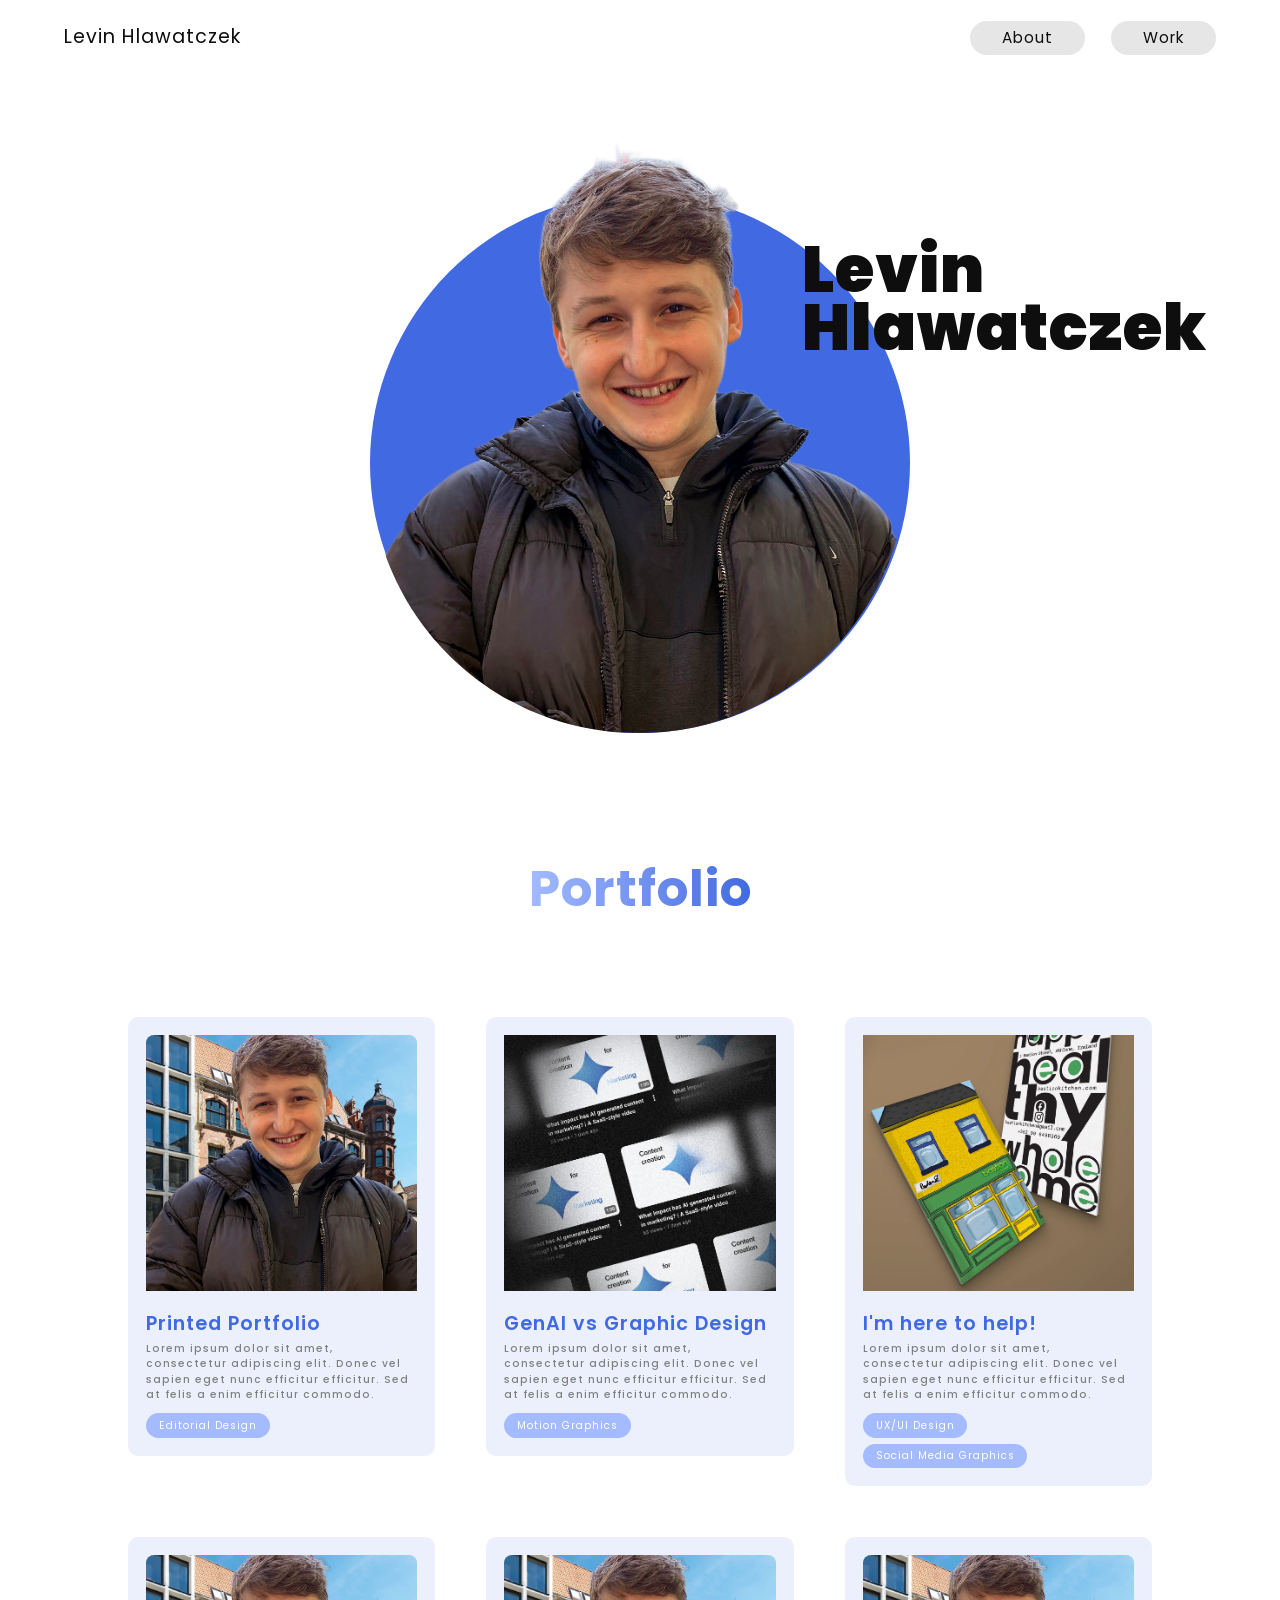
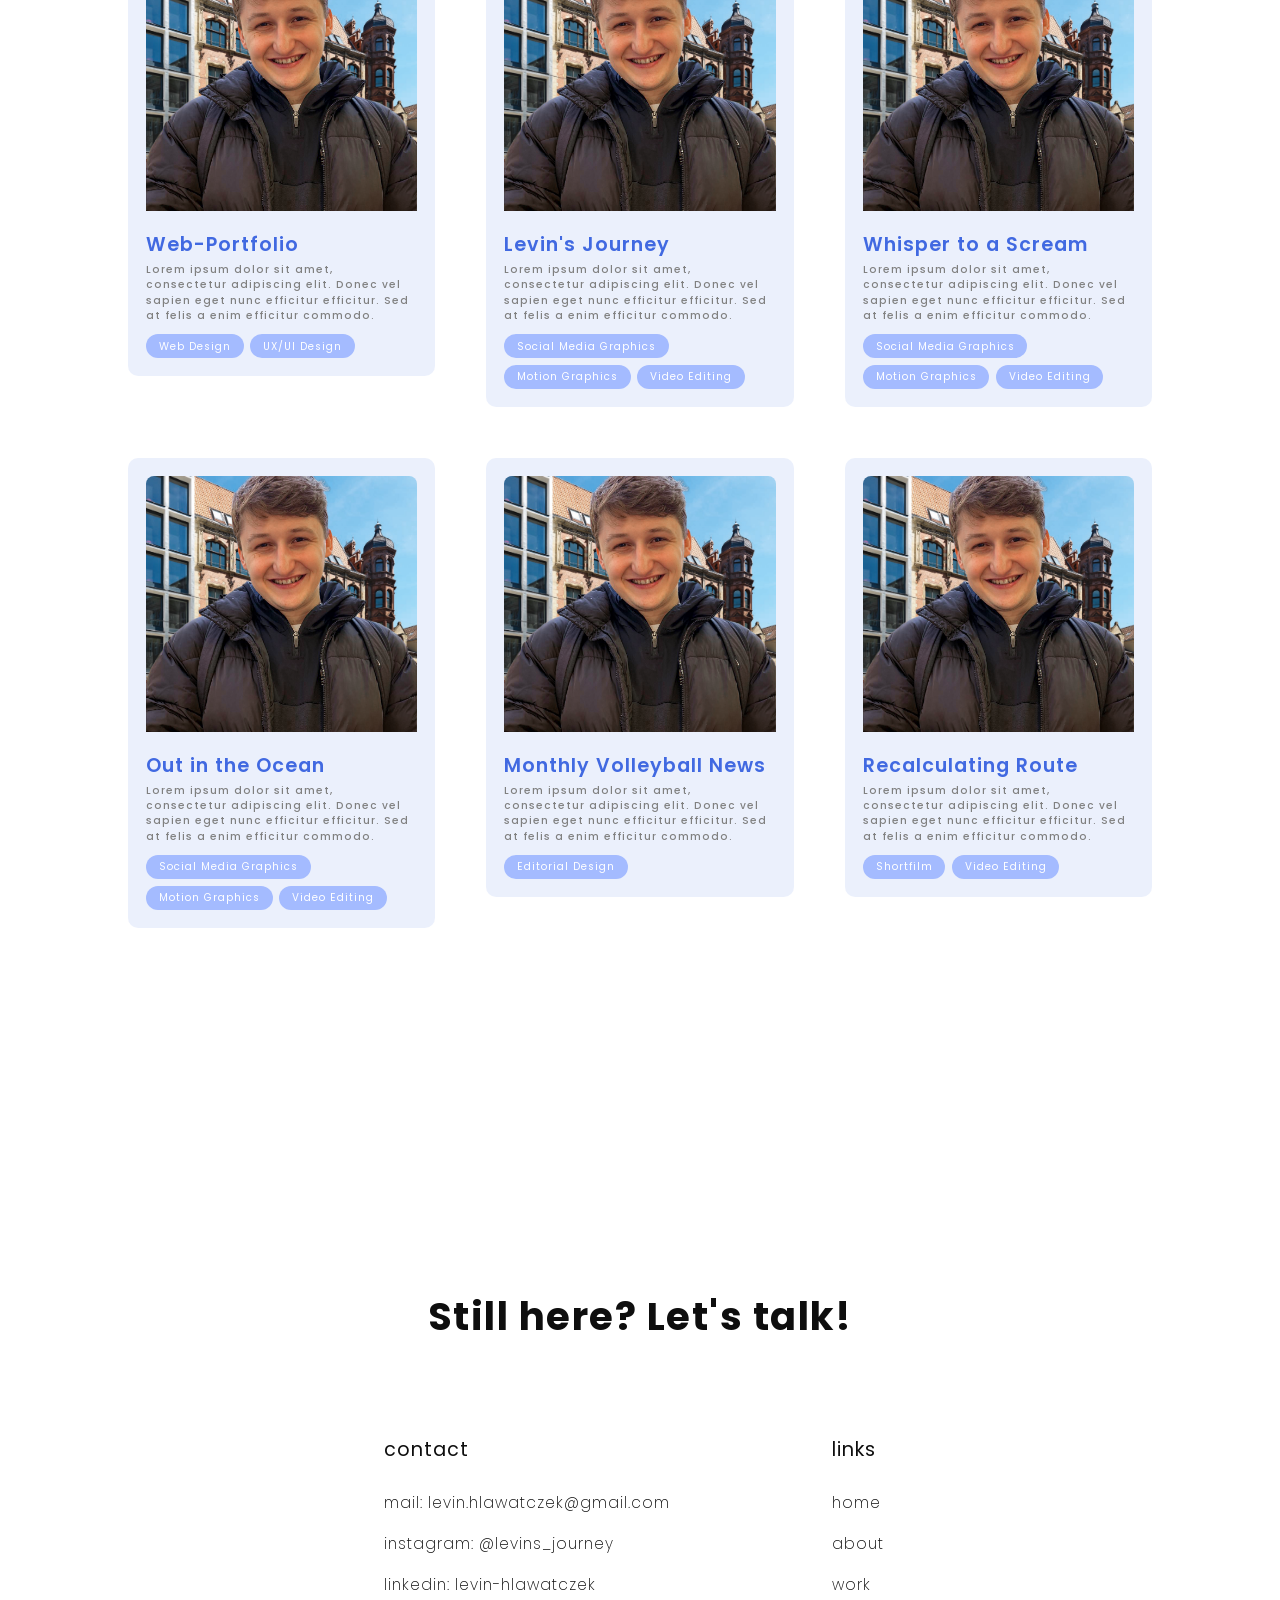
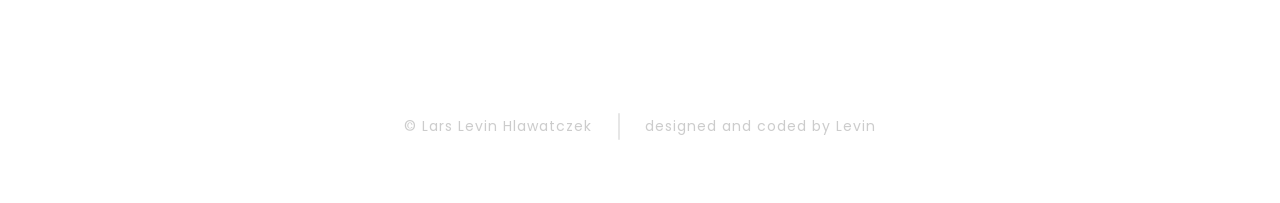
==== work.html @ 0df6d11f "Add files via upload" ====
<!DOCTYPE html>
<html lang="en">

<head>
    <meta charset="UTF-8">
    <meta name="viewport" content="width=device-width, initial-scale=
    1.0">
    <link rel="stylesheet" href="styleguide.css">
    <link rel="stylesheet" href="globals.css">
    <link rel="stylesheet" href="work.css">
    <title>Levin's Portfolio</title>
</head>

<body>
    <nav class="navbar">
        <div class="nav-container">
            <a href="index.html" class="home-button">Levin Hlawatczek</a>
            <ul class="nav-links">
                <li><a href="about.html">About</a></li>
                <li><a href="work.html">Work</a></li>
            </ul>
        </div>
    </nav>
    <section class="section-hero">

        <div class="me">
            <h1 class="Levin-Hlawatczek">
                Levin <br>Hlawatczek
            </h1>

            <svg xmlns="http://www.w3.org/2000/svg" width="0" height="0" viewBox="0 0 571.45 628.56">
                <defs>
                    <clipPath id="mask-me" clipPathUnits="objectBoundingBox">
                        <path
                            d="M0.0056 0 L0.000017 0.5439 C-0.0025 0.7943 0.218 0.998 0.4926 1 C0.767 1.002 0.992 0.802 0.995 0.5526 L1 0.0084 L0.0056 0 Z"
                            fill="black" />



                    </clipPath>

                </defs>

            </svg>
            <img src="img/me 2.webp" alt="" class="path-mask-me">

            <span class="circle-blue"></span>
        </div>

    </section>
    <section class="work-section">
        <h2>Portfolio</h2>
        <div class="projects-wrapper">

            <a href="">
                <div class="project">
                    <figure style="background-image: url('img/buhmann-akademie.webp');">
                        <img src="img/me 2.webp" alt="" class="hover-img">
                    </figure>
                    <h3>Printed Portfolio</h3>
                    <p>Lorem ipsum dolor sit amet, consectetur adipiscing elit. Donec vel sapien eget nunc efficitur
                        efficitur. Sed at felis a enim efficitur commodo.</p>
                    <ul class="tags">
                        <li class="tag-editorial"></li>
                    </ul>
                </div>

            </a>


            <a href="">
                <div class="project">
                    <figure style="background-image: url('img/portfolio/final-project/video-thumbnail.png');">
                        <img src="img/portfolio/final-project/hero-picture-final-project.webp" alt="" class="hover-img">
                    </figure>
                    <h3>GenAI vs Graphic Design</h3>
                    <p>Lorem ipsum dolor sit amet, consectetur adipiscing elit. Donec vel sapien eget nunc efficitur
                        efficitur. Sed at felis a enim efficitur commodo.</p>
                    <ul class="tags">
                        <li class="tag-motion"></li>
                    </ul>
                </div>
            </a>

            <a href="">
                <div class="project">
                    <figure style="background-image: url('img/portfolio/im-here-to-help/phone-mockup.webp');">
                        <img src="img/portfolio/im-here-to-help/business-card-mockup.webp" alt="" class="hover-img">
                    </figure>
                    <h3>I'm here to help!</h3>
                    <p>Lorem ipsum dolor sit amet, consectetur adipiscing elit. Donec vel sapien eget nunc efficitur
                        efficitur. Sed at felis a enim efficitur commodo.</p>
                    <ul class="tags">
                        <li class="tag-ux"></li>
                        <li class="tag-sm"></li>
                    </ul>
                </div>

            </a>

            <a href="">
                <div class="project">
                    <figure style="background-image: url('img/buhmann-akademie.webp');">
                        <img src="img/me 2.webp" alt="" class="hover-img">
                    </figure>
                    <h3>Web-Portfolio</h3>
                    <p>Lorem ipsum dolor sit amet, consectetur adipiscing elit. Donec vel sapien eget nunc efficitur
                        efficitur. Sed at felis a enim efficitur commodo.</p>
                    <ul class="tags">
                        <li class="tag-web"></li>
                        <li class="tag-ux"></li>
                    </ul>
                </div>

            </a>

            <a href="">
                <div class="project">
                    <figure style="background-image: url('img/buhmann-akademie.webp');">
                        <img src="img/me 2.webp" alt="" class="hover-img">
                    </figure>
                    <h3>Levin's Journey</h3>
                    <p>Lorem ipsum dolor sit amet, consectetur adipiscing elit. Donec vel sapien eget nunc efficitur
                        efficitur. Sed at felis a enim efficitur commodo.</p>
                    <ul class="tags">
                        <li class="tag-sm"></li>
                        <li class="tag-motion"></li>
                        <li class="tag-editing"></li>
                    </ul>
                </div>

            </a>

            <a href="">
                <div class="project">
                    <figure style="background-image: url('img/buhmann-akademie.webp');">
                        <img src="img/me 2.webp" alt="" class="hover-img">
                    </figure>
                    <h3>Whisper to a Scream</h3>
                    <p>Lorem ipsum dolor sit amet, consectetur adipiscing elit. Donec vel sapien eget nunc efficitur
                        efficitur. Sed at felis a enim efficitur commodo.</p>
                    <ul class="tags">
                        <li class="tag-sm"></li>
                        <li class="tag-motion"></li>
                        <li class="tag-editing"></li>
                    </ul>
                </div>

            </a>

            <a href="">
                <div class="project">
                    <figure style="background-image: url('img/buhmann-akademie.webp');">
                        <img src="img/me 2.webp" alt="" class="hover-img">
                    </figure>
                    <h3>Out in the Ocean</h3>
                    <p>Lorem ipsum dolor sit amet, consectetur adipiscing elit. Donec vel sapien eget nunc efficitur
                        efficitur. Sed at felis a enim efficitur commodo.</p>
                    <ul class="tags">
                        <li class="tag-sm"></li>
                        <li class="tag-motion"></li>
                        <li class="tag-editing"></li>
                    </ul>
                </div>

            </a>

            <a href="">
                <div class="project">
                    <figure style="background-image: url('img/buhmann-akademie.webp');">
                        <img src="img/me 2.webp" alt="" class="hover-img">
                    </figure>
                    <h3>Monthly Volleyball News</h3>
                    <p>Lorem ipsum dolor sit amet, consectetur adipiscing elit. Donec vel sapien eget nunc efficitur
                        efficitur. Sed at felis a enim efficitur commodo.</p>
                    <ul class="tags">
                        <li class="tag-editorial"></li>
                    </ul>
                </div>

            </a>

            <a href="">
                <div class="project">
                    <figure style="background-image: url('img/buhmann-akademie.webp');">
                        <img src="img/me 2.webp" alt="" class="hover-img">
                    </figure>
                    <h3>Recalculating Route</h3>
                    <p>Lorem ipsum dolor sit amet, consectetur adipiscing elit. Donec vel sapien eget nunc efficitur
                        efficitur. Sed at felis a enim efficitur commodo.</p>
                    <ul class="tags">
                        <li class="tag-shortfilm"></li>
                        <li class="tag-editing"></li>
                    </ul>
                </div>

            </a>

        </div>


    </section>
    <footer class="footer">
        <h5 class="footer-heading">Still here? Let's talk!</h5>
        <div class="all-links">
            <div class="contact">
                <div class="link-heading">contact</div>
                <a href="mailto:example@email.com" class="link-text">mail: levin.hlawatczek@gmail.com</a>
                <a href="https://www.instagram.com/levins_journey/" target="_blank" class="link-text">instagram:
                    @levins_journey</a>
                <a href="https://www.linkedin.com/in/levin-hlawatczek/" target="_blank" class="link-text">linkedin:
                    levin-hlawatczek</a>
            </div>
            <div class="links">
                <div class="link-heading">links</div>
                <a href="index.html" class="link-text">home</a>
                <a href="about.html" class="link-text">about</a>
                <a href="work.html" class="link-text">work</a>
            </div>
        </div>
        <div class="copyright">
            © Lars Levin Hlawatczek
            <div class="dividing-line"></div>
            designed and coded by Levin
        </div>

    </footer>
</body>

</html>
---- styleguide.css ----
:root {
    --text-font-family: "Poppins", Helvetica;
    --accent-colour: rgb(65, 105, 225);
    --soft-accent-colour: rgba(65, 105, 225, 0.6);
    --accent-colour-hard: rgb(15, 58, 185);
    --accent-colour-2: rgb(164, 187, 255);
    --background-colour: rgb(255, 255, 255);
    --text-colour: rgb(14, 14, 14);
    --text-color-soft: rgba(14, 14, 14, 0.8);
    --grey: rgb(128, 128, 128);
    --soft-grey: rgba(128, 128, 128, 0.2);
    --background-colour-transparent: rgba(255, 255, 255, 0);
    --copyright-color: rgba(128, 128, 128, 0.4);
    
}
---- globals.css ----
@import url('https://fonts.googleapis.com/css2?family=Poppins:ital,wght@0,100;0,200;0,300;0,400;0,500;0,600;0,700;0,800;0,900;1,100;1,200;1,300;1,400;1,500;1,600;1,700;1,800;1,900&family=Roboto:ital,wght@0,100..900;1,100..900&display=swap');

* {
    margin: 0px;
    background-clip: border-box;
    color: var(--text-colour);
}

html,
body {
    scroll-behavior: smooth;
    scroll-padding: 10rem;
    margin: 0px;
    min-height: 100%;
    margin: 0;
    font-family: var(--text-font-family);
    color: var(--text-colour);
    font-size: 14px;
    letter-spacing: 1px;
    line-height: 1.5;
}

a {
    text-decoration: none;
}

ul {
    list-style-type: none;
    padding: 0;
}

.navbar {
    position: fixed;
    z-index: 100;
    width: 100%;
    background-color: var(--background-colour);
    display: flex;
    justify-content: center;
    padding: 0.75rem 0;
}

.nav-container {
    width: 90%;
    display: flex;
    justify-content: space-between;
    align-items: center;
    margin: 1vw 0;
}

.home-button {
    font-size: 1.5vw;
}

.nav-links {
    display: flex;
    gap: 2vw;
    list-style-type: none;
}

.nav-links a {
    background-color: var(--soft-grey);
    font-weight: 400;
    font-size: 1.2vw;
    transition: color 0.3s ease;
    border-radius: 50px;
    padding: 0.5vw 2.5vw;
}

.nav-links a:hover {
    background-color: var(--soft-accent-colour);
    color: var(--background-colour);
}

footer {
    position: relative;
    background-color: var(--background-colour);
    display: flex;
    padding: 20vh 0 5vh 0;
    flex-direction: column;
    align-items: center;
    gap: 10vh;
    align-self: stretch;
}

.footer-heading {
    font-size: 3vw;
    font-weight: 700;
    letter-spacing: 1.5px;
    text-align: center;
}

.all-links {
    display: inline-grid;
    column-gap: 10vw;
    grid-template-rows: repeat(1, fit-content(100%));
    grid-template-columns: repeat(2, fit-content(100%));
}

.contact {
    display: flex;
    width: 25vw;
    flex-direction: column;
    align-items: flex-start;
    grid-row: 1 / span 1;
    grid-column: 1 / span 1;
}

.links {
    display: flex;
    width: 5vw;
    flex-direction: column;
    align-items: flex-start;
    grid-row: 1 / span 1;
    grid-column: 2 / span 1;
}

.link-heading {
    font-size: 1.5vw;
    font-weight: 400;
    padding-bottom: 2vh;
}

.link-text {
    font-size: 1.2vw;
    font-weight: 200;
    padding: 1vh 0 1vh 0;
}

.link-text:hover {
    color: var(--text-colour);
    text-decoration: underline;
    transition: color 0.3s ease;
}

.dividing-line {
    border-left: 2px solid var(--soft-grey);
    border-radius: 50px;
    height: 3vh;
}

.copyright {
    display: flex;
    height: 7vh;
    align-items: center;
    gap: 2vw;
    color: var(--copyright-color);
}

.contact-box {
    position: fixed;
    z-index: 100;
    bottom: 20px;
    left: 20px;
    background-color: var(--accent-colour);
    color: var(--background-colour);
    padding: 2vh 4vh;
    border-radius: 50px;
    display: flex;
    flex-direction: column;
    align-items: center;
    justify-content: center;
    gap: 1vh;
    font-size: 1.2vw;
    font-weight: 500;
    box-shadow: 0 4px 8px rgba(0, 0, 0, 0.2);
    animation: fade-out linear forwards;
    animation-timeline: view();
    animation-range: contain 0vh 50vh;
    opacity: 1;
}

@keyframes fade-out {
    to {
        opacity: 0;
    }
}

.contact-box a {
    color: var(--background-colour);
}

.contact-box hr {
    border: none;
    width: 80%;
    border-radius: 50px;
    border-top: 0.4vh solid var(--background-colour);
    margin: 10px 0;
}

.contact-box svg {
    width: 4vw;
    height: 4vw;
    fill: var(--background-colour);
}

.socials {
    display: flex;
    align-items: center;
    justify-content: center;
    gap: 2vw;
}

h1 {
    font-family: var(--text-font-family);
    font-size: 5vw;
    font-style: normal;
    font-weight: 900;
    line-height: normal;
}

h2 {
    font-size: 50px;
    background: var(--accent-colour);
    background: -webkit-linear-gradient(to right, var(--accent-colour-2), var(--accent-colour));
    background: linear-gradient(to right, var(--accent-colour-2), var(--accent-colour));
    background-clip: text;
    -webkit-background-clip: text;
    -webkit-text-fill-color: transparent;
}

@media screen and (max-width: 767px) {
    h2 {
        font-size: 40px;
    }

    .paragraph-large {
        font-size: 18px;
    }

    .padding-vertical-xlarge {
        padding-top: 80px;
        padding-bottom: 80px;
    }

    .timeline_item {
        grid-template-columns: 64px 1fr;
        width: 100%;
    }

    .timeline_left {
        text-align: left;
        grid-area: 1 / 2 / 2 / 3;
    }

    .timeline_centre {
        justify-content: flex-start;
        grid-area: 1 / 1 / 3 / 2;
    }

    .timeline_right {
        grid-area: span 1 / span 1 / span 1 / span 1;
    }

    .timeline_date-text {
        margin-bottom: 24px;
        font-size: 36px;
    }

    .timeline_text {
        font-size: 20px;
    }

    .timeline_progress {
        left: 6px;
    }

    .margin-bottom-xlarge {
        margin-bottom: 48px;
    }
}

@media (max-width: 600px) {
    .navbar {
    position: sticky;
    }

    .nav-links {   
        gap: 3vw;
    }

    .nav-links a {
        font-size: 3vw;
        padding: 1vw 5vw;
    }

    .home-button {
        font-size: 4vw;
    }


    
}

@media (min-width: 601px) and (max-width: 1024px) {
    
}

@media (min-width: 1025px) {
    
}
---- work.css ----
* {
    --me-size: 60vh;
    --projects-color: rgba(65, 105, 225, 0.1);
    --tag-editorial: "Editorial Design";
    --tag-branding: "Branding";
    --tag-ux: "UX/UI Design";
    --tag-web: "Web Design";
    --tag-sm: "Social Media Graphics";
    --tag-motion: "Motion Graphics";
    --tag-editing: "Video Editing";
    --tag-shortfilm: "Shortfilm";

    box-sizing: border-box;
}

img {
    vertical-align: middle;
    max-width: 100%;
    display: inline-block;
}

/* hero section */
.section-hero {
    display: flex;
    align-items: center;
    justify-content: center;
    position: relative;
    background-color: var(--background-colour);
    padding: calc(0.75rem + 12vh) 0 calc(0.75rem + 2vh);
}

.Levin-Hlawatczek {
    position: absolute;
    top: 20%;
    left: 80%;
    line-height: 4.5vw;
}

.me {
    position: relative;
    object-fit: cover;
    height: auto;
    width: var(--me-size);
    z-index: 1;
}

.path-mask-me {
    display: block;
    -webkit-clip-path: url(#mask-me);
    clip-path: url(#mask-me);
    height: auto;
    width: var(--me-size);
    inset: auto 0 0 auto;
}

.circle-blue {
    display: inline-block;
    border-radius: 50%;
    width: var(--me-size);
    height: var(--me-size);
    background-color: var(--accent-colour);
    position: absolute;
    inset: auto 0 0 auto;
    z-index: -1;
}

/* work / portfolio section */
.work-section {
    display: flex;
    flex-wrap: wrap;
    flex-direction: column;
    align-items: center;
    justify-content: center;
    padding: 10vh 0;
}

.projects-wrapper {
    width: 80%;
    display: grid;
    grid-template-columns: repeat(3, minmax(0, 1fr));
    gap: 4vw;
    padding: 10vh 0;
}

.project {
    display: flex;
    flex-direction: column;
    align-items: start;
    gap: 0.2vh;
    border-radius: 10px;
    background-color: var(--projects-color);
    padding: 2vh 2vh;
    transition: background-color 0.8s ease;
}

.project:hover {
    background-color: var(--accent-colour-2);

}

.project figure {
    width: 100%;
    height: 20vw;
    border-radius: 8px 8px 0 0;
    background-size: cover;
    background-position: center;
}

.project img {
    width: 100%;
    height: 100%;
    object-fit: cover;
    opacity: 1;
    transition: opacity 0.8s ease;
}

.hover-img {
    width: 100%;
    height: 100%;
}

.project:hover .hover-img {
    opacity: 0;
}

.project h3 {
    font-size: 1.5vw;
    font-weight: 600;
    padding: 2vh 0 0vh 0;
    color: var(--accent-colour);
    transition: color 0.8s ease;
}

.project:hover h3 {
    color: var(--accent-colour-hard);
}

.project p {
    font-size: .8vw;
    font-weight: 500;
    color: var(--grey);
    transition: color 0.8s ease;
}

.project:hover p {
    color: var(--text-colour-soft);
}

.tags {
    display: flex;
    flex-wrap: wrap;
    gap: 0.5vw;
    list-style-type: none;
    padding-top: 1vh;
}

.tags li {
    display: inline-block;
    background-color: var(--accent-colour-2);
    color: var(--background-colour);
    padding: 0.5vh 1vw;
    border-radius: 20px;
    font-size: .8vw;
    transition: background-color 0.8s ease;
}

.project:hover .tags li {
    background-color: var(--accent-colour);
}


/* TAGS for work section*/
.tag-editorial::before {
    content: var(--tag-editorial);
}

.tag-branding::before {
    content: var(--tag-branding);
}

.tag-ux::before {
    content: var(--tag-ux);
}

.tag-web::before {
    content: var(--tag-web);
}

.tag-sm::before {
    content: var(--tag-sm);
}

.tag-motion::before {
    content: var(--tag-motion);
}

.tag-editing::before {
    content: var(--tag-editing);
}

.tag-shortfilm::before {
    content: var(--tag-shortfilm);
}



/* responsive breakpoints */
@media (max-width: 600px) {
    * {
        --me-size: 40vh;
    }

    h1 {
        font-size: 8vw;
    }

    .section-hero {
        padding: calc(0.75rem + 4vh) 0 calc(0.75rem + 12vh);
    }

    .Levin-Hlawatczek {
        top: 100%;
        left: 0%;
        line-height: 8vw;
    }

    .projects-wrapper {
        grid-template-columns: repeat(1, minmax(0, 1fr));
    }

    .project figure {
        height: 60vw;
    }
}

@media (min-width: 601px) and (max-width: 1024px) {
    .projects-wrapper {
        grid-template-columns: repeat(2, minmax(0, 1fr));
    }

    .project figure {
        height: 40vw;
    }

}

@media (min-width: 1025px) {}
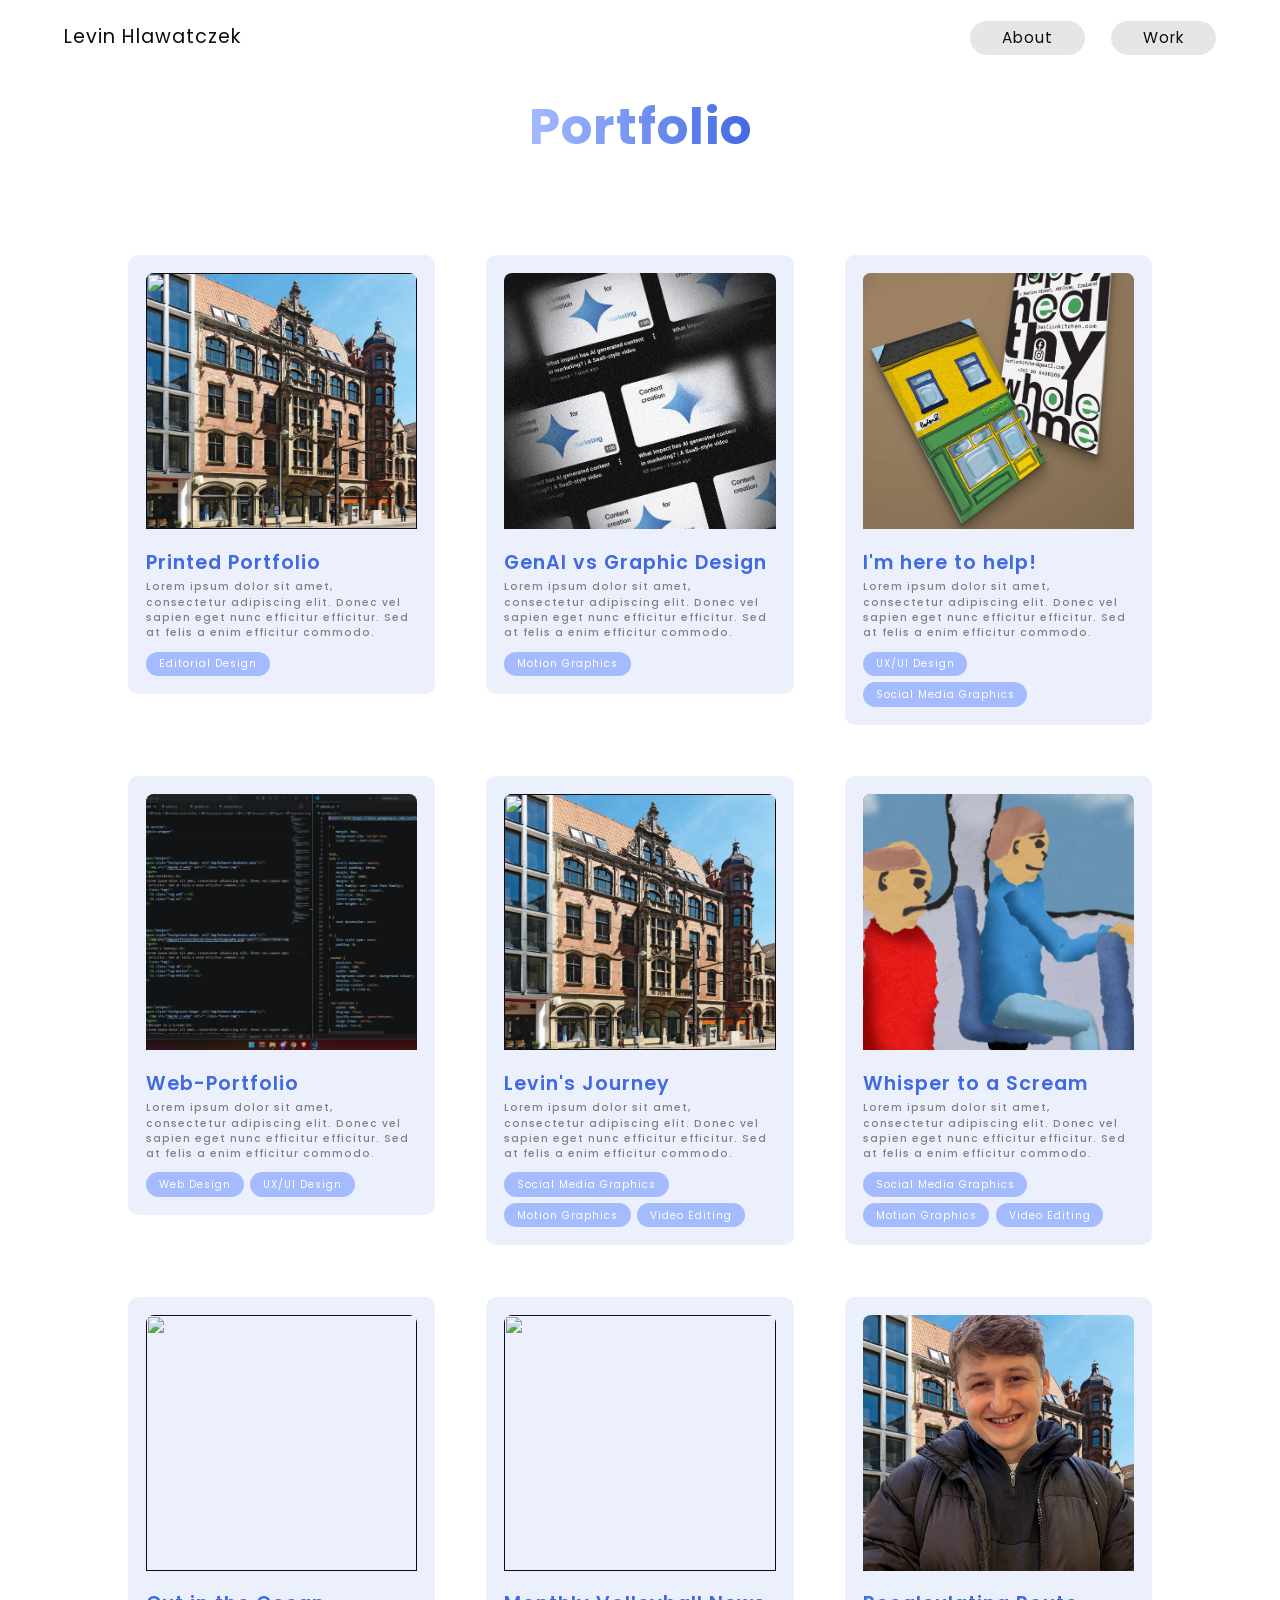
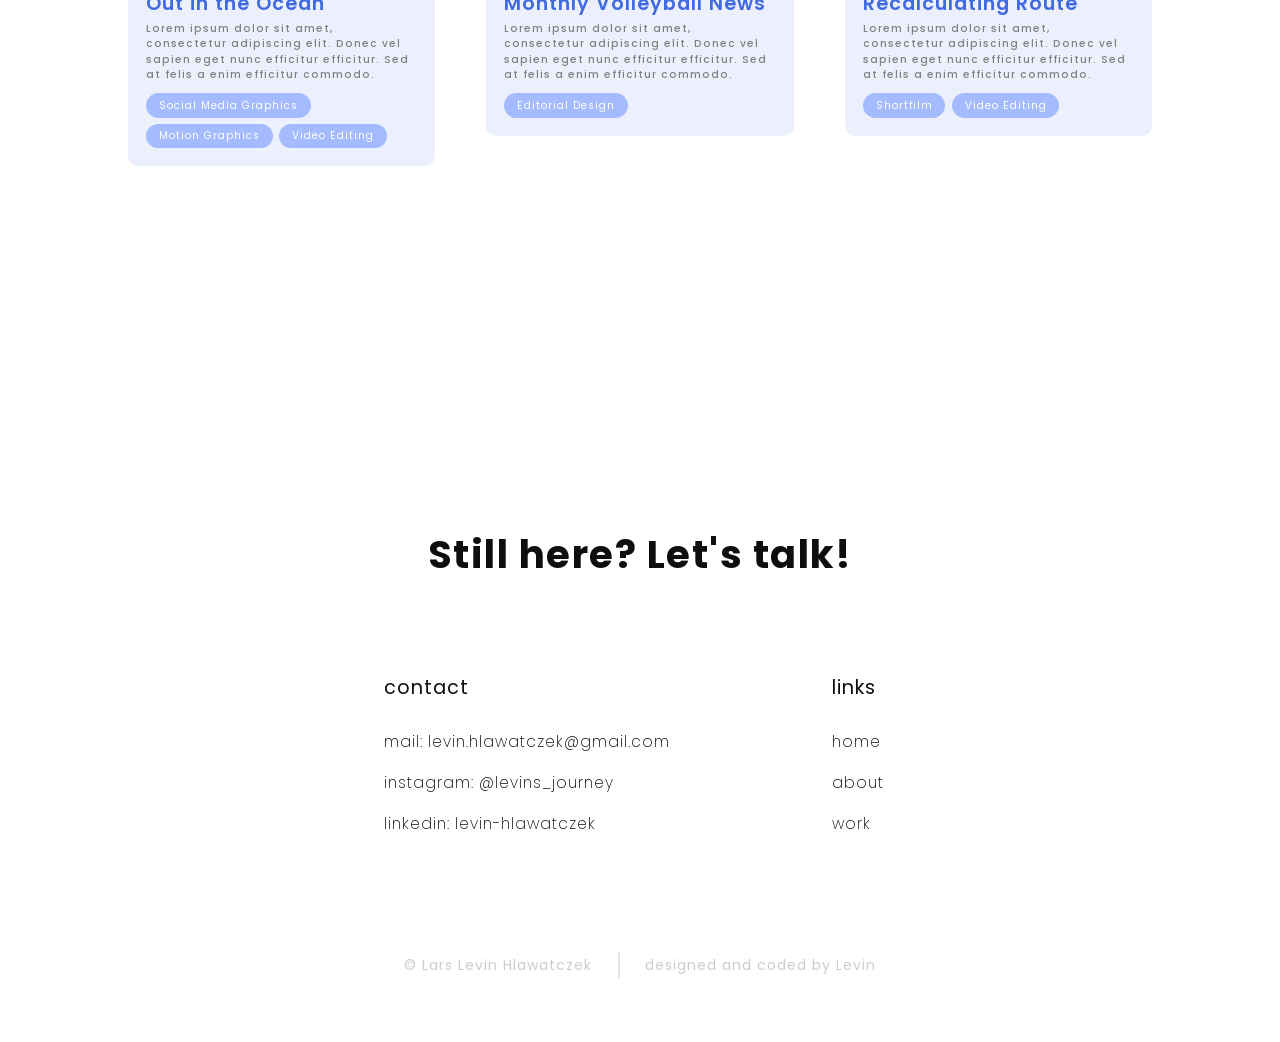
==== commit aa54b117: "Add files via upload" ====
--- a/work.html
+++ b/work.html
@@ -21,7 +21,7 @@
             </ul>
         </div>
     </nav>
-    <section class="section-hero">
+    <!-- <section class="section-hero">
 
         <div class="me">
             <h1 class="Levin-Hlawatczek">
@@ -47,7 +47,7 @@
             <span class="circle-blue"></span>
         </div>
 
-    </section>
+    </section> -->
     <section class="work-section">
         <h2>Portfolio</h2>
         <div class="projects-wrapper">
@@ -55,7 +55,7 @@
             <a href="">
                 <div class="project">
                     <figure style="background-image: url('img/buhmann-akademie.webp');">
-                        <img src="img/me 2.webp" alt="" class="hover-img">
+                        <img src="img/portfolio/portfolio-printed/portfolio-printed.webp" alt="" class="hover-img">
                     </figure>
                     <h3>Printed Portfolio</h3>
                     <p>Lorem ipsum dolor sit amet, consectetur adipiscing elit. Donec vel sapien eget nunc efficitur
@@ -101,7 +101,7 @@
             <a href="">
                 <div class="project">
                     <figure style="background-image: url('img/buhmann-akademie.webp');">
-                        <img src="img/me 2.webp" alt="" class="hover-img">
+                        <img src="img/portfolio/web-portfolio/code.webp" alt="" class="hover-img">
                     </figure>
                     <h3>Web-Portfolio</h3>
                     <p>Lorem ipsum dolor sit amet, consectetur adipiscing elit. Donec vel sapien eget nunc efficitur
@@ -117,7 +117,7 @@
             <a href="">
                 <div class="project">
                     <figure style="background-image: url('img/buhmann-akademie.webp');">
-                        <img src="img/me 2.webp" alt="" class="hover-img">
+                        <img src="img/portfolio/levins-journey/biography.webp" alt="" class="hover-img">
                     </figure>
                     <h3>Levin's Journey</h3>
                     <p>Lorem ipsum dolor sit amet, consectetur adipiscing elit. Donec vel sapien eget nunc efficitur
@@ -134,7 +134,7 @@
             <a href="">
                 <div class="project">
                     <figure style="background-image: url('img/buhmann-akademie.webp');">
-                        <img src="img/me 2.webp" alt="" class="hover-img">
+                        <img src="img/portfolio/whisper-to-a-scream/animation.webp" alt="" class="hover-img">
                     </figure>
                     <h3>Whisper to a Scream</h3>
                     <p>Lorem ipsum dolor sit amet, consectetur adipiscing elit. Donec vel sapien eget nunc efficitur
@@ -150,8 +150,8 @@
 
             <a href="">
                 <div class="project">
-                    <figure style="background-image: url('img/buhmann-akademie.webp');">
-                        <img src="img/me 2.webp" alt="" class="hover-img">
+                    <figure style="background-image: url('img/portfolio/out-in-the-ocean/Chlidrens_Book_Mockup_2\ intro.webp');">
+                        <img src="img/portfolio/out-in-the-ocean/Chlidrens_Book_Mockup_1 cover.webp" alt="" class="hover-img">
                     </figure>
                     <h3>Out in the Ocean</h3>
                     <p>Lorem ipsum dolor sit amet, consectetur adipiscing elit. Donec vel sapien eget nunc efficitur
@@ -167,8 +167,8 @@
 
             <a href="">
                 <div class="project">
-                    <figure style="background-image: url('img/buhmann-akademie.webp');">
-                        <img src="img/me 2.webp" alt="" class="hover-img">
+                    <figure style="background-image: url('img/portfolio/MVN/Magazin-MVN.webp');">
+                        <img src="img/portfolio/MVN/magazine-dummy.webp" alt="" class="hover-img">
                     </figure>
                     <h3>Monthly Volleyball News</h3>
                     <p>Lorem ipsum dolor sit amet, consectetur adipiscing elit. Donec vel sapien eget nunc efficitur
--- a/work.css
+++ b/work.css
@@ -109,6 +109,7 @@
 .project img {
     width: 100%;
     height: 100%;
+    border-radius: 8px 8px 0 0;
     object-fit: cover;
     opacity: 1;
     transition: opacity 0.8s ease;
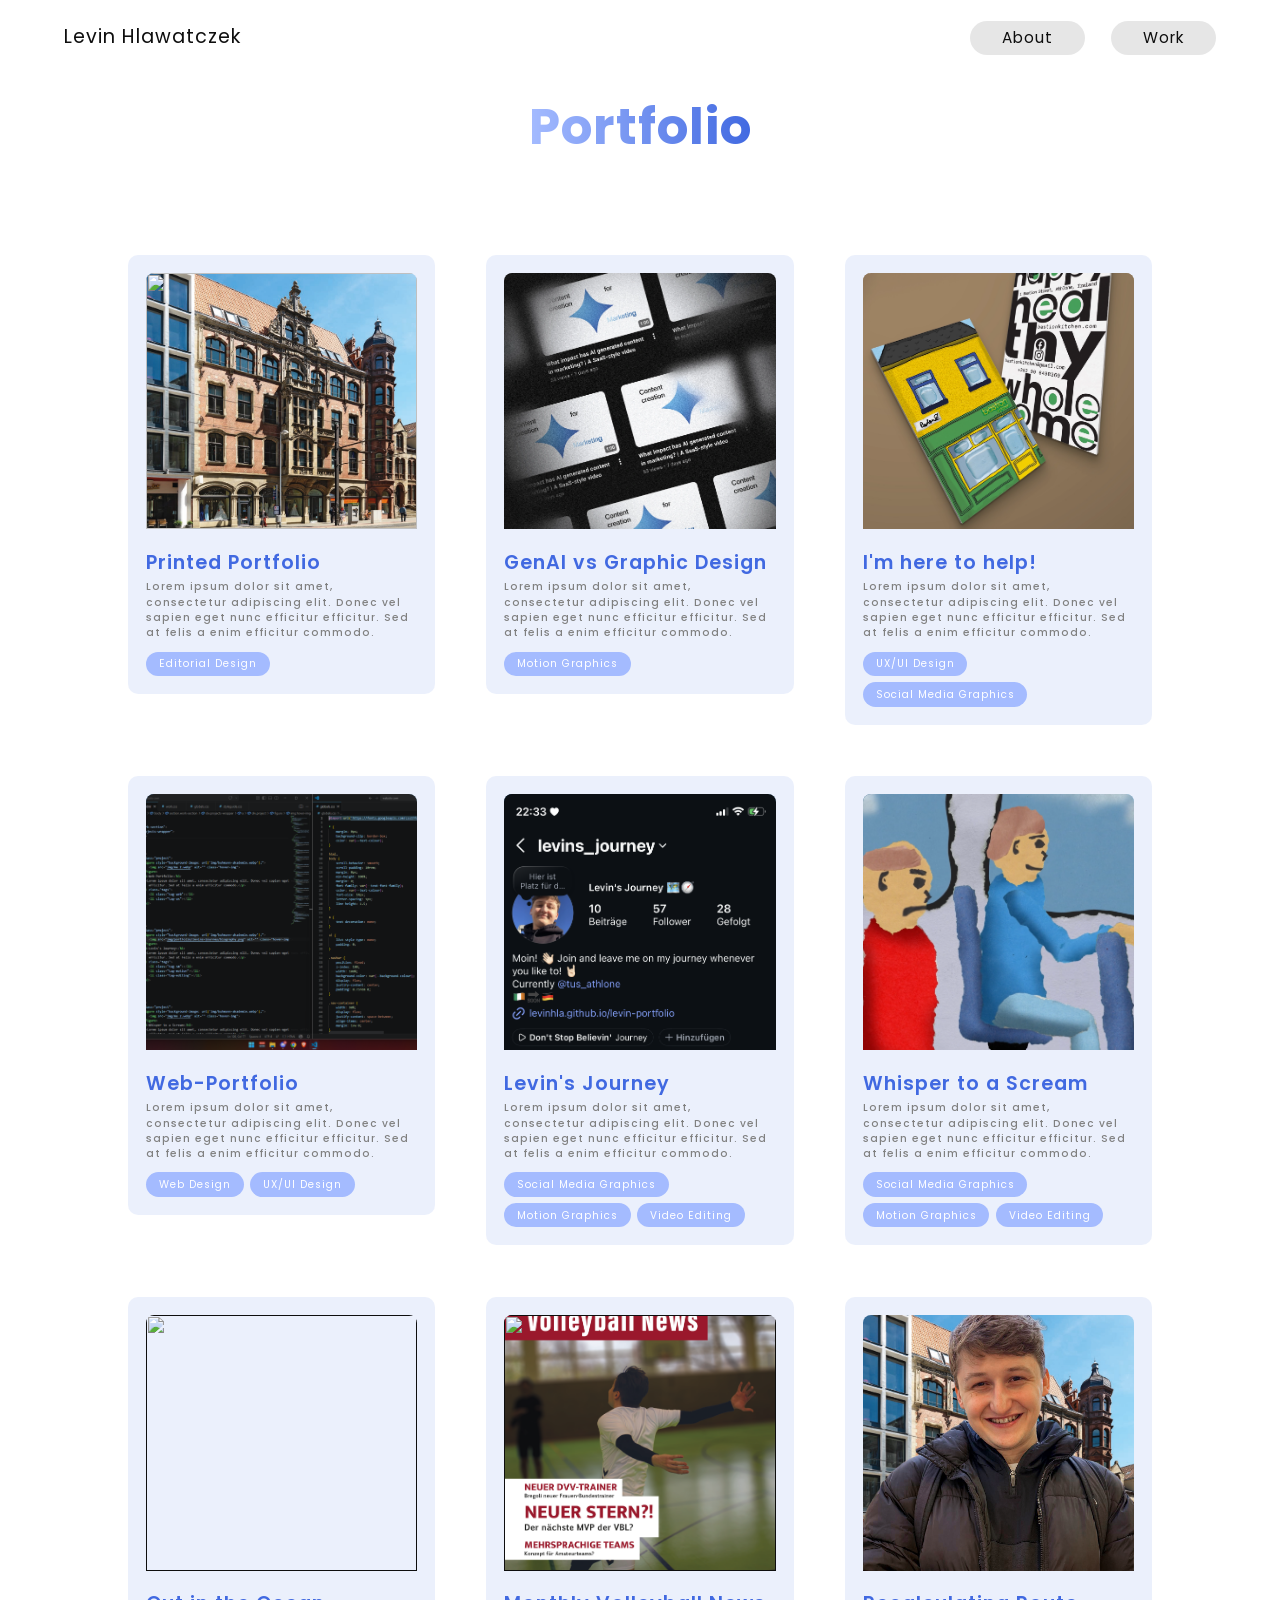
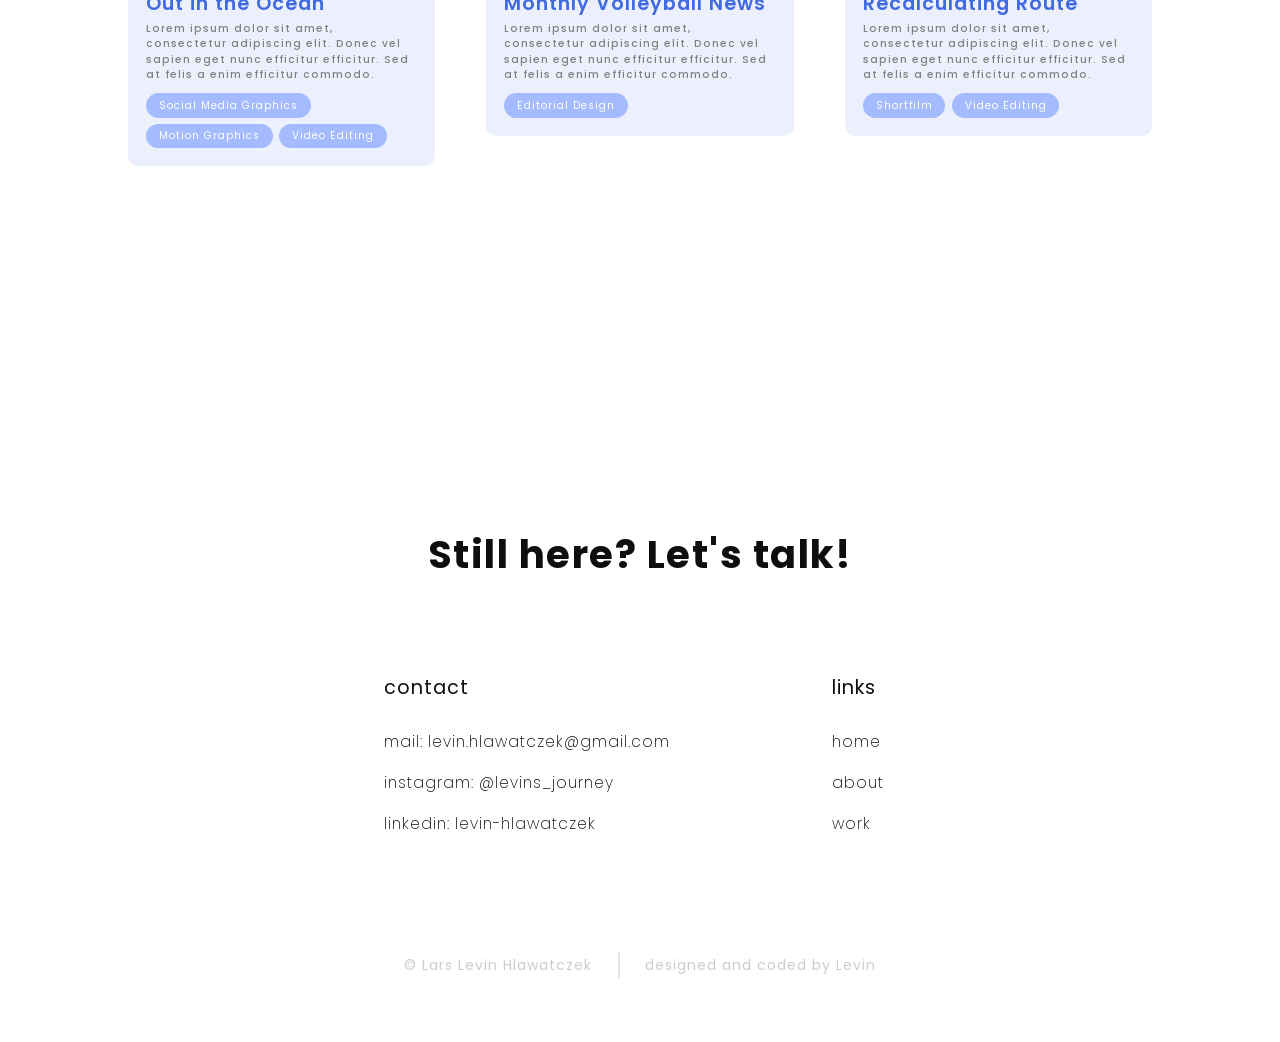
==== commit 6efd9e0f: "start single projects" ====
--- a/work.html
+++ b/work.html
@@ -52,7 +52,7 @@
         <h2>Portfolio</h2>
         <div class="projects-wrapper">
 
-            <a href="">
+            <a href="work/printed-portfolio.html">
                 <div class="project">
                     <figure style="background-image: url('img/buhmann-akademie.webp');">
                         <img src="img/portfolio/portfolio-printed/portfolio-printed.webp" alt="" class="hover-img">
--- a/work.css
+++ b/work.css
@@ -204,6 +204,15 @@
 }
 
 
+.single-project-wrapper {
+    width: 80%;
+    display: grid;
+    grid-template-columns: repeat(2, minmax(0, 1fr));
+    gap: 4vw;
+    padding: 10vh 0;
+}
+
+
 
 /* responsive breakpoints */
 @media (max-width: 600px) {
